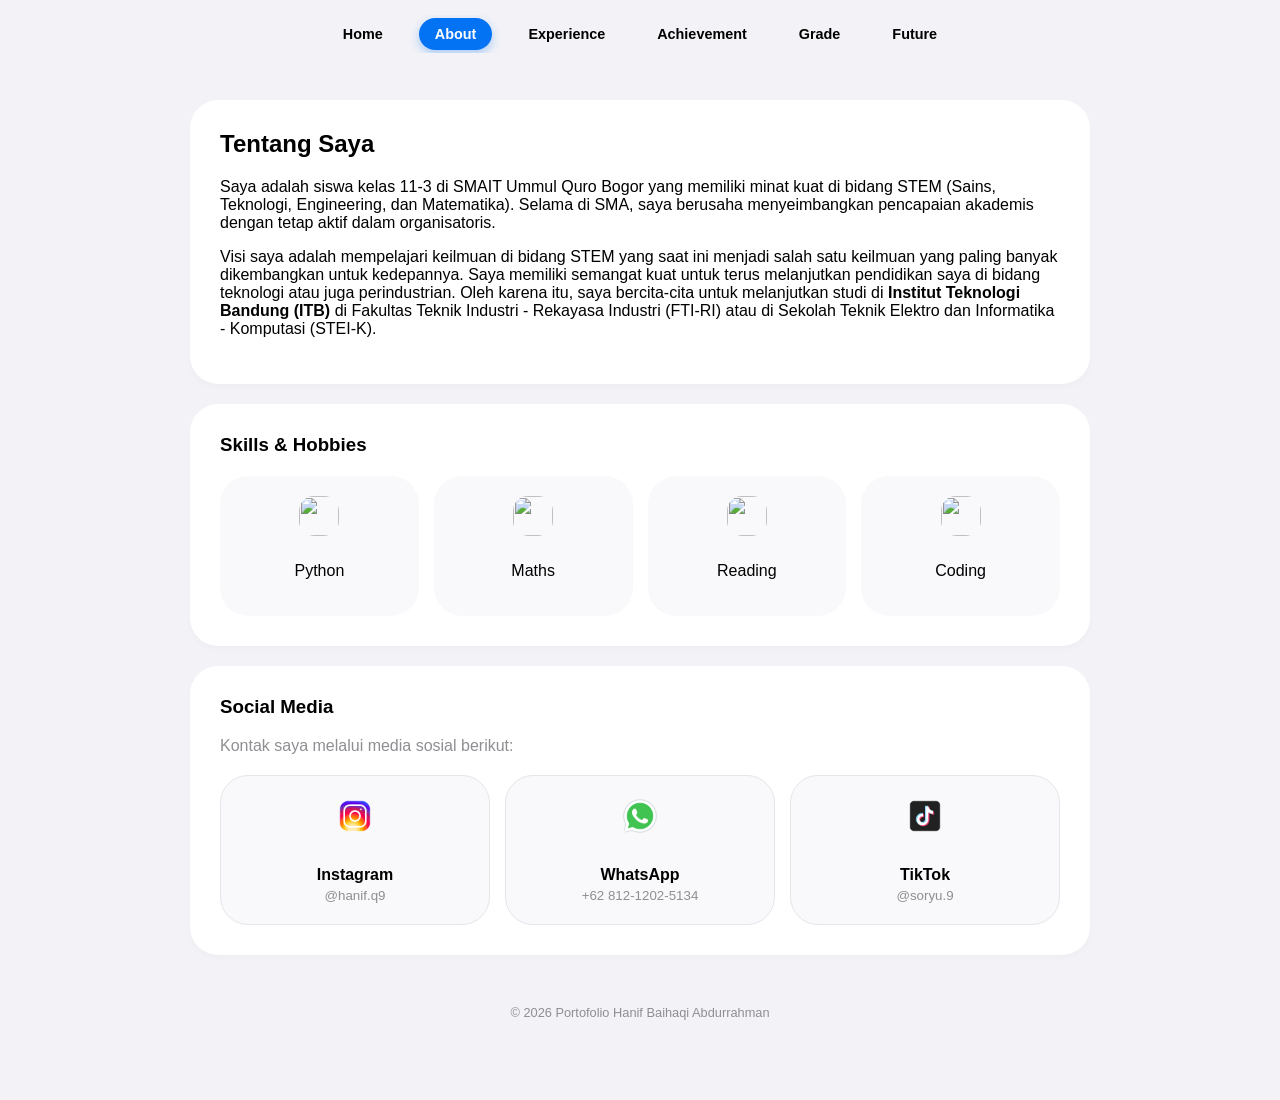
==== about.html @ 1c6266f0 "Add files via upload" ====
<!DOCTYPE html>
<html lang="id">
<head>
    <meta charset="UTF-8">
    <meta name="viewport" content="width=device-width, initial-scale=1.0">
    <title>About Me</title>
    <link rel="stylesheet" href="style.css">
    <meta name="theme-color" content="#f2f2f7">
    <meta name="mobile-web-app-capable" content="yes">
    <meta name="apple-mobile-web-app-status-bar-style" content="default">
</head>
<body>
    <nav class="navbar">
    <ul>
        <li><a href="index.html">Home</a></li>
        <li><a href="about.html" class="active">About</a></li>
        <li><a href="experience.html">Experience</a></li>
        <li><a href="achievement.html">Achievement</a></li>
        <li><a href="grade.html">Grade</a></li>
        <li><a href="future-plan.html">Future</a></li>
    </ul>
    </nav>

    <div class="container">
        <div class="card">
            <h2>Tentang Saya</h2>
            <p>Saya adalah siswa kelas 11-3 di SMAIT Ummul Quro Bogor yang memiliki minat kuat di bidang STEM (Sains, Teknologi, Engineering, dan Matematika). Selama di SMA, saya berusaha menyeimbangkan pencapaian akademis dengan tetap aktif dalam organisatoris.</p>
            <p>Visi saya adalah mempelajari keilmuan di bidang STEM yang saat ini menjadi salah satu keilmuan yang paling banyak dikembangkan untuk kedepannya. Saya memiliki semangat kuat untuk terus melanjutkan pendidikan saya di bidang teknologi atau juga perindustrian. Oleh karena itu, saya bercita-cita untuk melanjutkan studi di <strong>Institut Teknologi Bandung (ITB)</strong> di Fakultas Teknik Industri - Rekayasa Industri (FTI-RI) atau di Sekolah Teknik Elektro dan Informatika - Komputasi (STEI-K).</p>
        </div>

        <div class="card">
            <h3>Skills & Hobbies</h3>
            <div class="grid-container">
                <div class="icon-box"><img src="https://cdn-icons-png.flaticon.com/512/5968/5968350.png"><p>Python</p></div>
                <div class="icon-box"><img src="https://cdn-icons-png.flaticon.com/512/2643/2643338.png"><p>Maths</p></div>
                <div class="icon-box"><img src="https://cdn-icons-png.flaticon.com/512/3389/3389081.png"><p>Reading</p></div>
                <div class="icon-box"><img src="https://cdn-icons-png.flaticon.com/512/1005/1005141.png"><p>Coding</p></div>
            </div>
        </div>

        <div class="card">
            <h3>Social Media</h3>
            <p style="color: var(--one-ui-secondary); margin-bottom: 20px;">Kontak saya melalui media sosial berikut:</p>
            
            <div class="grid-container" style="grid-template-columns: repeat(auto-fit, minmax(150px, 1fr));">
                
                <a href="https://www.instagram.com/hanif.q9/" target="_blank" style="text-decoration: none; color: inherit;">
                    <div class="icon-box" style="border: 1px solid #e5e5ea;">
                        <img src="icon-instagram.png" alt="Instagram Icon">
                        <p style="font-weight: 600; margin-bottom: 2px;">Instagram</p>
                        <small style="color: var(--one-ui-secondary);">@hanif.q9</small>
                    </div>
                </a>

                <a href="https://wa.me/6281212025134" target="_blank" style="text-decoration: none; color: inherit;">
                    <div class="icon-box" style="border: 1px solid #e5e5ea;">
                        <img src="icon-whatsapp.png" alt="WhatsApp Icon">
                        <p style="font-weight: 600; margin-bottom: 2px;">WhatsApp</p>
                        <small style="color: var(--one-ui-secondary);">+62 812-1202-5134</small>
                    </div>
                </a>

                <a href="https://www.tiktok.com/@soryu.9" target="_blank" style="text-decoration: none; color: inherit;">
                    <div class="icon-box" style="border: 1px solid #e5e5ea;">
                        <img src="icon-tiktok.png" alt="TikTok Icon">
                        <p style="font-weight: 600; margin-bottom: 2px;">TikTok</p>
                        <small style="color: var(--one-ui-secondary);">@soryu.9</small>
                    </div>
                </a>

            </div>
        </div>
    </div>

    <footer style="text-align: center; padding: 30px; color: var(--one-ui-secondary); font-size: 0.8rem;">
        &copy; 2026 Portofolio Hanif Baihaqi Abdurrahman
    </footer>
</body>
</html>
---- style.css ----
:root {
    --one-ui-bg: #f2f2f7;
    --one-ui-card: #ffffff;
    --one-ui-primary: #0373f3;
    --one-ui-text: #000000;
    --one-ui-secondary: #8e8e93;
    --radius: 28px; /*One UI Samsung*/
}

html {
    scroll-behavior: smooth;
}

body {
    font-family: 'Segoe UI', Roboto, Helvetica, Arial, sans-serif;
    background-color: var(--one-ui-bg);
    color: var(--one-ui-text);
    margin: 0;
    padding-bottom: 50px;
    overflow-x: hidden;
    width: 100%;
}

/* Navbar yang lebih modern */
.navbar {
    background: rgba(242, 242, 247, 0.8);
    backdrop-filter: blur(20px);
    position: fixed;
    top: 0;
    width: 100%;
    z-index: 1000;
    padding: 15px 0;
}

.navbar ul {
    list-style: none;
    display: flex;
    justify-content: center; /* Tetap center di laptop */
    gap: 20px;
    margin: 0;
    padding: 0;
    /* Tambahkan ini untuk kenyamanan di Android */
    overflow-x: auto; 
    white-space: nowrap;
    -webkit-overflow-scrolling: touch;
    padding: 10px 20px; /* Tambah padding agar area sentuh luas */
}

/* Sembunyikan scrollbar yang mengganggu estetika */
.navbar ul::-webkit-scrollbar {
    display: none;
}

.navbar a {
    text-decoration: none;
    color: var(--one-ui-text);
    font-weight: 600;
    font-size: 0.9rem;
    padding: 8px 16px;
    border-radius: 20px;
    transition: 0.3s;
}

.navbar a:hover {
    background: rgba(0, 0, 0, 0.05);
}

/* Khusus container & cards */
.container {
    max-width: 900px;
    margin: 100px auto 20px auto;
    padding: 0 20px;
}

.card {
    background: var(--one-ui-card);
    border-radius: var(--radius);
    padding: 30px;
    margin-bottom: 20px;
    box-shadow: 0 4px 6px rgba(0,0,0,0.02);
}

h1, h2, h3 {
    font-weight: 700;
    margin-top: 0;
}

.profile-img {
    width: 150px;
    height: 150px;
    border-radius: 50%;
    object-fit: cover;
    margin-bottom: 20px;
}

/* Grid khusus skill & hobi */
.grid-container {
    display: grid;
    grid-template-columns: repeat(auto-fit, minmax(100px, 1fr));
    gap: 15px;
    margin-top: 20px;
}

.icon-box {
    background: #f9f9fb;
    padding: 20px;
    border-radius: var(--radius);
    text-align: center;
    transition: transform 0.2s;
}

.icon-box:hover {
    transform: scale(1.05);
}

.icon-box img {
    width: 40px;
    height: 40px;
    margin-bottom: 10px;
}

/* Buat tombol */
.btn-group {
    display: flex;
    flex-wrap: wrap;
    gap: 10px;
}

.btn {
    background: var(--one-ui-primary);
    color: white;
    padding: 12px 24px;
    border-radius: 25px;
    text-decoration: none;
    font-weight: 600;
    display: inline-block;
    border: none;
}

.btn:active, .icon-box:active {
    transform: scale(0.95);
    transition: transform 0.1s;
}

.btn-secondary {
    background: #e5e5ea;
    color: #000;
}

/* Style buat list */
ul.custom-list {
    padding-left: 20px;
}

ul.custom-list li {
    margin-bottom: 10px;
    color: #3a3a3c;
}

/* Style buat highlight navbar aktif*/
.navbar a.active {
    background: var(--one-ui-primary);
    color: white;
    box-shadow: 0 4px 10px rgba(3, 115, 243, 0.3);
}

* {
    -webkit-tap-highlight-color: transparent; /* Hapus kotak biru saat klik di HP */
    user-select: none; /* Mencegah teks terpilih secara tidak sengaja */
}

/* Tapi izinkan teks di dalam card tetap bisa dipilih agar user bisa copy kontak */
.card p, .card h1, .card h2, .card h3 {
    user-select: text;
}

img {
    max-width: 100%;
    height: auto;
    border-radius: 15px; /* Biar tetap senada dengan tema One UI */
}

/* --- RESPONSIVE MOBILE SETTINGS --- */
@media (max-width: 600px) {
    .container {
        margin-top: 80px; /* Lebih naik dikit di HP */
        padding: 0 15px; /* Biar card tidak nempel ke pinggir layar HP */
    }

    .report-grid {
        grid-template-columns: repeat(2, 1fr); /* Di HP, rapot berjejer ke bawah saja biar jelas */
    }

    .hero h1 {
        font-size: 1.8rem; /* Perkecil font judul di HP agar tidak pecah baris */
    }

    .navbar ul {
        justify-content: flex-start; /* Di HP harus start supaya bisa di-scroll ke kanan */
        padding-left: 20px;
        padding-right: 20px;
    }
}
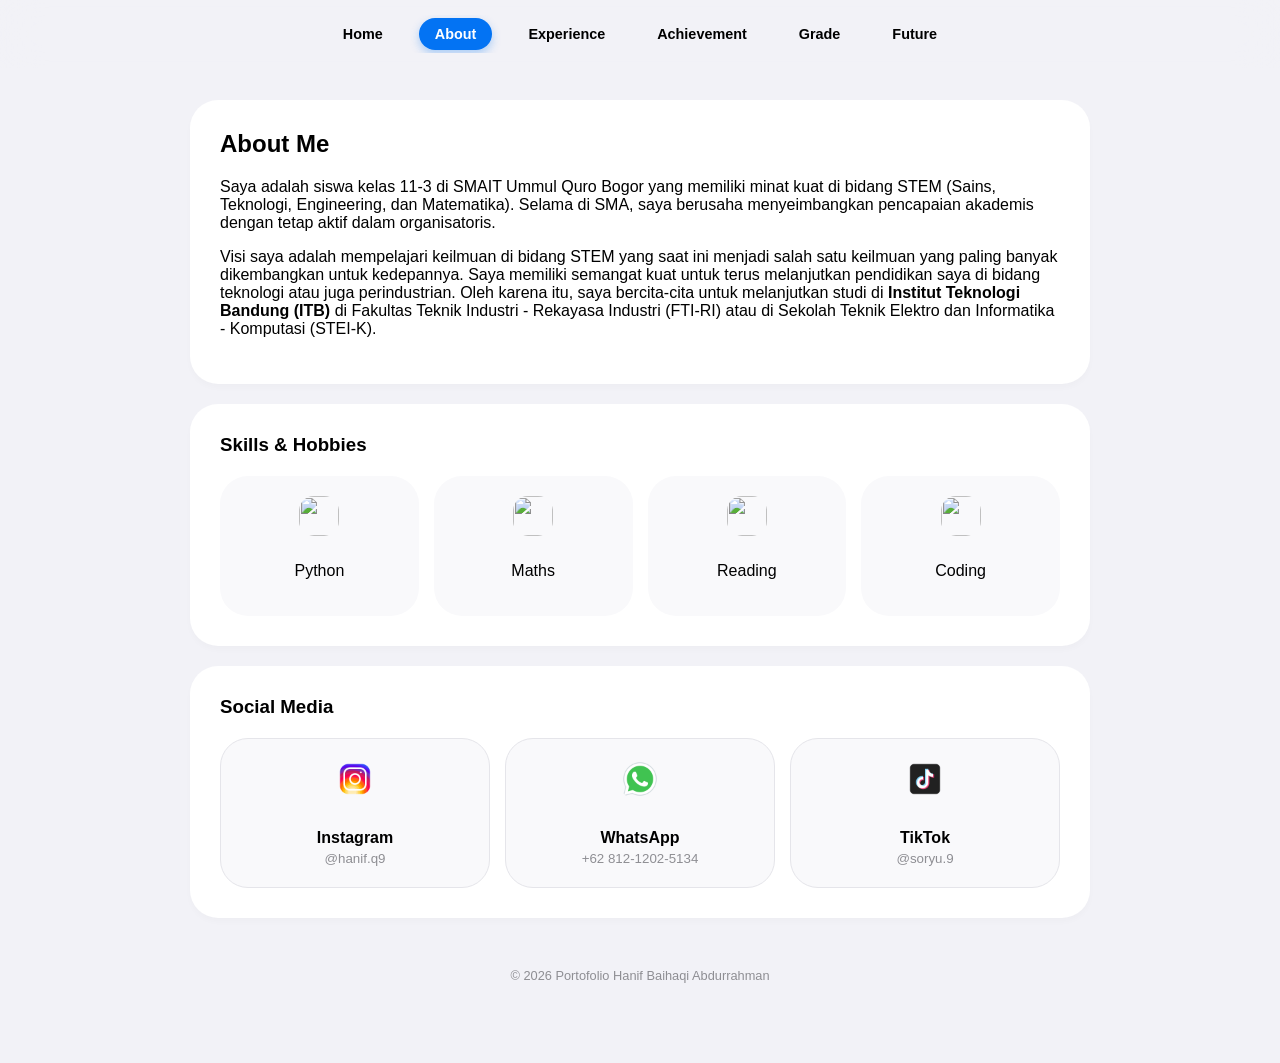
==== commit e55ca84d: "reset" ====
--- a/about.html
+++ b/about.html
@@ -23,7 +23,7 @@
 
     <div class="container">
         <div class="card">
-            <h2>Tentang Saya</h2>
+            <h2>About Me</h2>
             <p>Saya adalah siswa kelas 11-3 di SMAIT Ummul Quro Bogor yang memiliki minat kuat di bidang STEM (Sains, Teknologi, Engineering, dan Matematika). Selama di SMA, saya berusaha menyeimbangkan pencapaian akademis dengan tetap aktif dalam organisatoris.</p>
             <p>Visi saya adalah mempelajari keilmuan di bidang STEM yang saat ini menjadi salah satu keilmuan yang paling banyak dikembangkan untuk kedepannya. Saya memiliki semangat kuat untuk terus melanjutkan pendidikan saya di bidang teknologi atau juga perindustrian. Oleh karena itu, saya bercita-cita untuk melanjutkan studi di <strong>Institut Teknologi Bandung (ITB)</strong> di Fakultas Teknik Industri - Rekayasa Industri (FTI-RI) atau di Sekolah Teknik Elektro dan Informatika - Komputasi (STEI-K).</p>
         </div>
@@ -40,9 +40,7 @@
 
         <div class="card">
             <h3>Social Media</h3>
-            <p style="color: var(--one-ui-secondary); margin-bottom: 20px;">Kontak saya melalui media sosial berikut:</p>
-            
-            <div class="grid-container" style="grid-template-columns: repeat(auto-fit, minmax(150px, 1fr));">
+            <div class="grid-container"z>
                 
                 <a href="https://www.instagram.com/hanif.q9/" target="_blank" style="text-decoration: none; color: inherit;">
                     <div class="icon-box" style="border: 1px solid #e5e5ea;">
--- a/style.css
+++ b/style.css
@@ -182,21 +182,46 @@
 
 /* --- RESPONSIVE MOBILE SETTINGS --- */
 @media (max-width: 600px) {
+    * {
+        box-sizing: border-box; /* Memastikan padding tidak menambah lebar elemen */
+    }
+
     .container {
-        margin-top: 80px; /* Lebih naik dikit di HP */
-        padding: 0 15px; /* Biar card tidak nempel ke pinggir layar HP */
+        margin-top: 80px; 
+        padding: 0 15px;
+        width: 100%;
+        overflow-x: hidden; /* Tambahan agar container tidak meluber */
+    }
+
+    /* Memperbaiki Grid Ikon/Box yang error di screenshot */
+    .grid-container {
+        grid-template-columns: 1fr !important; /* Paksa jadi 1 kolom agar tidak sempit */
+        gap: 12px;
+    }
+
+    /* Memperbaiki Galeri Dokumentasi di Experience */
+    .doc-grid {
+        grid-template-columns: repeat(2, 1fr) !important; /* Maksimal 2 kolom di HP */
+        gap: 8px;
+    }
+
+    /* Menghapus paksaan lebar dari inline style HTML */
+    .icon-box {
+        grid-column: span 1 !important; 
+        width: 100% !important;
+        text-align: left; /* Opsional: lebih rapi di HP kalau rata kiri */
     }
 
     .report-grid {
-        grid-template-columns: repeat(2, 1fr); /* Di HP, rapot berjejer ke bawah saja biar jelas */
+        grid-template-columns: repeat(2, 1fr); 
     }
 
     .hero h1 {
-        font-size: 1.8rem; /* Perkecil font judul di HP agar tidak pecah baris */
+        font-size: 1.8rem;
     }
 
     .navbar ul {
-        justify-content: flex-start; /* Di HP harus start supaya bisa di-scroll ke kanan */
+        justify-content: flex-start;
         padding-left: 20px;
         padding-right: 20px;
     }
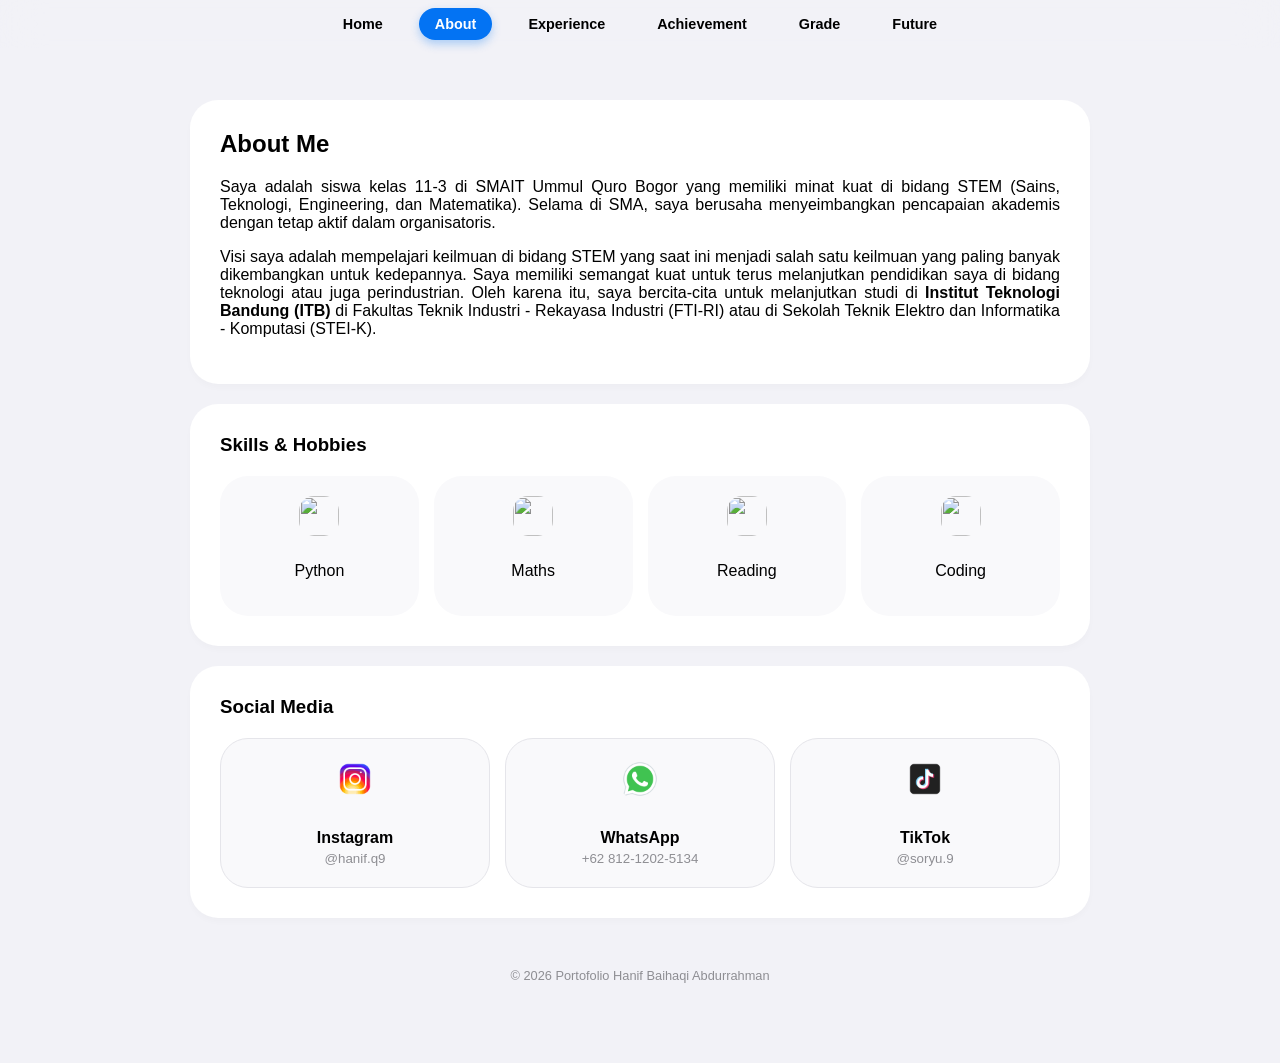
==== commit 3baec93b: "overall commit" ====
--- a/about.html
+++ b/about.html
@@ -3,7 +3,7 @@
 <head>
     <meta charset="UTF-8">
     <meta name="viewport" content="width=device-width, initial-scale=1.0">
-    <title>About Me</title>
+    <title>About - Portfolio</title>
     <link rel="stylesheet" href="style.css">
     <meta name="theme-color" content="#f2f2f7">
     <meta name="mobile-web-app-capable" content="yes">
@@ -24,17 +24,17 @@
     <div class="container">
         <div class="card">
             <h2>About Me</h2>
-            <p>Saya adalah siswa kelas 11-3 di SMAIT Ummul Quro Bogor yang memiliki minat kuat di bidang STEM (Sains, Teknologi, Engineering, dan Matematika). Selama di SMA, saya berusaha menyeimbangkan pencapaian akademis dengan tetap aktif dalam organisatoris.</p>
-            <p>Visi saya adalah mempelajari keilmuan di bidang STEM yang saat ini menjadi salah satu keilmuan yang paling banyak dikembangkan untuk kedepannya. Saya memiliki semangat kuat untuk terus melanjutkan pendidikan saya di bidang teknologi atau juga perindustrian. Oleh karena itu, saya bercita-cita untuk melanjutkan studi di <strong>Institut Teknologi Bandung (ITB)</strong> di Fakultas Teknik Industri - Rekayasa Industri (FTI-RI) atau di Sekolah Teknik Elektro dan Informatika - Komputasi (STEI-K).</p>
+            <p style="text-align: justify;">Saya adalah siswa kelas 11-3 di SMAIT Ummul Quro Bogor yang memiliki minat kuat di bidang STEM (Sains, Teknologi, Engineering, dan Matematika). Selama di SMA, saya berusaha menyeimbangkan pencapaian akademis dengan tetap aktif dalam organisatoris.</p>
+            <p style="text-align: justify;">Visi saya adalah mempelajari keilmuan di bidang STEM yang saat ini menjadi salah satu keilmuan yang paling banyak dikembangkan untuk kedepannya. Saya memiliki semangat kuat untuk terus melanjutkan pendidikan saya di bidang teknologi atau juga perindustrian. Oleh karena itu, saya bercita-cita untuk melanjutkan studi di <strong>Institut Teknologi Bandung (ITB)</strong> di Fakultas Teknik Industri - Rekayasa Industri (FTI-RI) atau di Sekolah Teknik Elektro dan Informatika - Komputasi (STEI-K).</p>
         </div>
 
         <div class="card">
             <h3>Skills & Hobbies</h3>
             <div class="grid-container">
-                <div class="icon-box"><img src="https://cdn-icons-png.flaticon.com/512/5968/5968350.png"><p>Python</p></div>
-                <div class="icon-box"><img src="https://cdn-icons-png.flaticon.com/512/2643/2643338.png"><p>Maths</p></div>
-                <div class="icon-box"><img src="https://cdn-icons-png.flaticon.com/512/3389/3389081.png"><p>Reading</p></div>
-                <div class="icon-box"><img src="https://cdn-icons-png.flaticon.com/512/1005/1005141.png"><p>Coding</p></div>
+                <div class="icon-box";><img src="https://cdn-icons-png.flaticon.com/512/5968/5968350.png"><p>Python</p></div>
+                <div class="icon-box";><img src="https://cdn-icons-png.flaticon.com/512/2643/2643338.png"><p>Maths</p></div>
+                <div class="icon-box";><img src="https://cdn-icons-png.flaticon.com/512/3389/3389081.png"><p>Reading</p></div>
+                <div class="icon-box";><img src="https://cdn-icons-png.flaticon.com/512/1005/1005141.png"><p>Coding</p></div>
             </div>
         </div>
 
@@ -43,7 +43,7 @@
             <div class="grid-container"z>
                 
                 <a href="https://www.instagram.com/hanif.q9/" target="_blank" style="text-decoration: none; color: inherit;">
-                    <div class="icon-box" style="border: 1px solid #e5e5ea;">
+                    <div class="icon-box-btn" style="border: 1px solid #e5e5ea;">
                         <img src="icon-instagram.png" alt="Instagram Icon">
                         <p style="font-weight: 600; margin-bottom: 2px;">Instagram</p>
                         <small style="color: var(--one-ui-secondary);">@hanif.q9</small>
@@ -51,7 +51,7 @@
                 </a>
 
                 <a href="https://wa.me/6281212025134" target="_blank" style="text-decoration: none; color: inherit;">
-                    <div class="icon-box" style="border: 1px solid #e5e5ea;">
+                    <div class="icon-box-btn" style="border: 1px solid #e5e5ea;">
                         <img src="icon-whatsapp.png" alt="WhatsApp Icon">
                         <p style="font-weight: 600; margin-bottom: 2px;">WhatsApp</p>
                         <small style="color: var(--one-ui-secondary);">+62 812-1202-5134</small>
@@ -59,7 +59,7 @@
                 </a>
 
                 <a href="https://www.tiktok.com/@soryu.9" target="_blank" style="text-decoration: none; color: inherit;">
-                    <div class="icon-box" style="border: 1px solid #e5e5ea;">
+                    <div class="icon-box-btn" style="border: 1px solid #e5e5ea;">
                         <img src="icon-tiktok.png" alt="TikTok Icon">
                         <p style="font-weight: 600; margin-bottom: 2px;">TikTok</p>
                         <small style="color: var(--one-ui-secondary);">@soryu.9</small>
--- a/style.css
+++ b/style.css
@@ -4,7 +4,7 @@
     --one-ui-primary: #0373f3;
     --one-ui-text: #000000;
     --one-ui-secondary: #8e8e93;
-    --radius: 28px; /*One UI Samsung*/
+    --radius: 28px; /*Style One UI Samsung*/
 }
 
 html {
@@ -21,7 +21,11 @@
     width: 100%;
 }
 
-/* Navbar yang lebih modern */
+body::-webkit-scrollbar {
+    display: none;
+}
+
+/* Navbar modern */
 .navbar {
     background: rgba(242, 242, 247, 0.8);
     backdrop-filter: blur(20px);
@@ -39,16 +43,6 @@
     gap: 20px;
     margin: 0;
     padding: 0;
-    /* Tambahkan ini untuk kenyamanan di Android */
-    overflow-x: auto; 
-    white-space: nowrap;
-    -webkit-overflow-scrolling: touch;
-    padding: 10px 20px; /* Tambah padding agar area sentuh luas */
-}
-
-/* Sembunyikan scrollbar yang mengganggu estetika */
-.navbar ul::-webkit-scrollbar {
-    display: none;
 }
 
 .navbar a {
@@ -114,6 +108,25 @@
 }
 
 .icon-box img {
+    width: 40px;
+    height: 40px;
+    margin-bottom: 10px;
+}
+
+.icon-box-btn {
+    background: #f9f9fb;
+    padding: 20px;
+    border-radius: var(--radius);
+    text-align: center;
+    transition: transform 0.2s, box-shadow 0.15s ease-in-out;
+}
+
+.icon-box-btn:hover {
+    transform: scale(1.05);
+    box-shadow: 0 6px 16px rgba(3, 115, 243, 0.3);
+}
+
+.icon-box-btn img {
     width: 40px;
     height: 40px;
     margin-bottom: 10px;
@@ -135,6 +148,12 @@
     font-weight: 600;
     display: inline-block;
     border: none;
+    transition: transform 0.2s ease, box-shadow 0.2s ease;
+}
+
+.btn:hover {
+    transform: scale(1.08);
+    box-shadow: 0 6px 16px rgba(3, 115, 243, 0.3);
 }
 
 .btn:active, .icon-box:active {
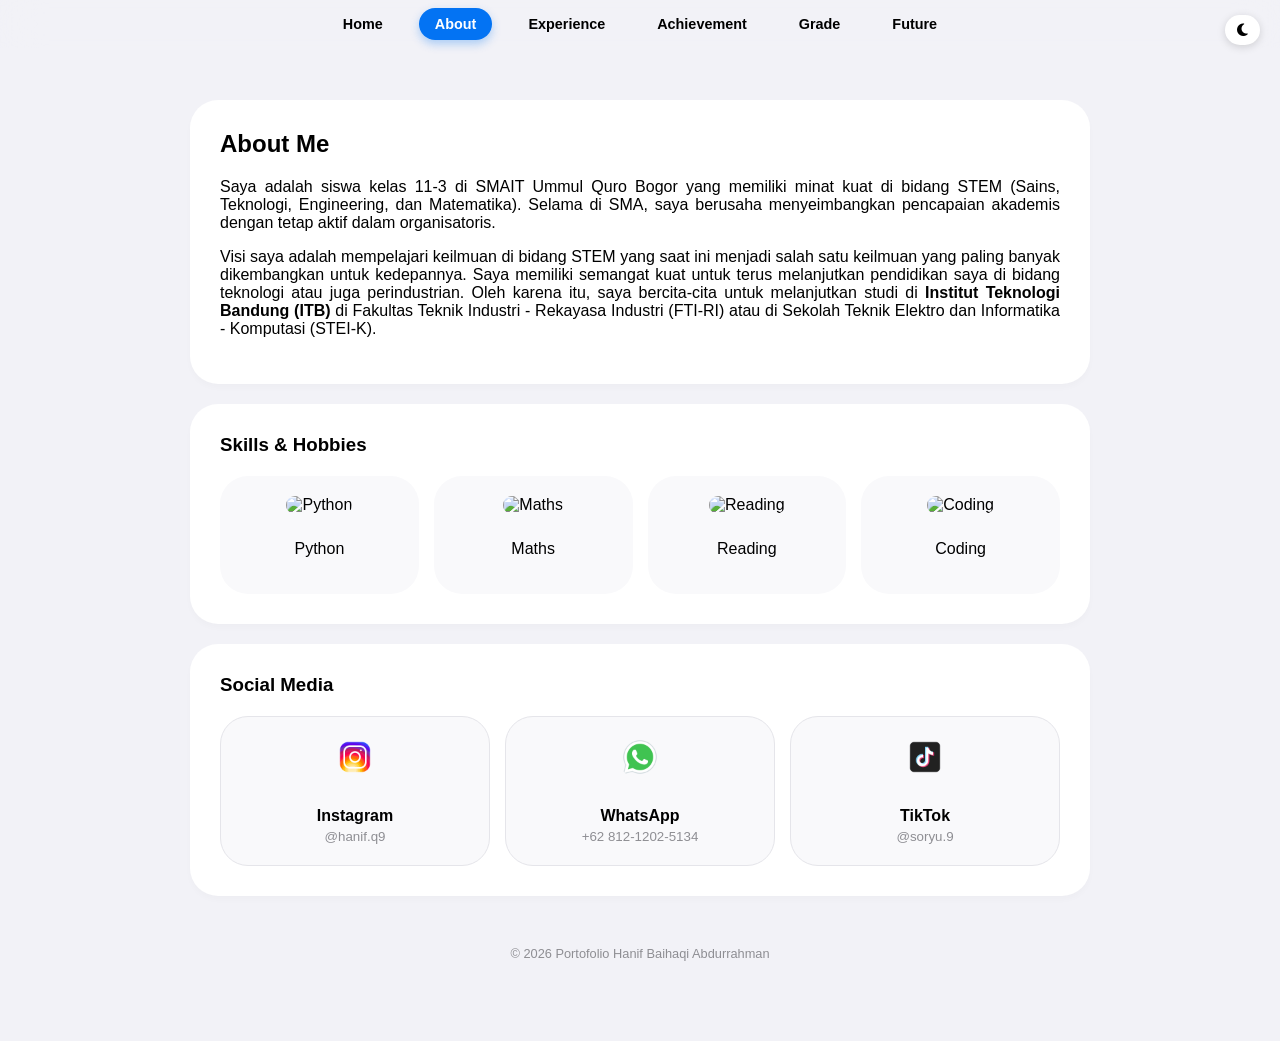
==== commit c763b5ea: "dark mode commit" ====
--- a/about.html
+++ b/about.html
@@ -5,11 +5,20 @@
     <meta name="viewport" content="width=device-width, initial-scale=1.0">
     <title>About - Portfolio</title>
     <link rel="stylesheet" href="style.css">
+    <link rel="stylesheet" href="https://cdnjs.cloudflare.com/ajax/libs/font-awesome/6.4.0/css/all.min.css">
     <meta name="theme-color" content="#f2f2f7">
     <meta name="mobile-web-app-capable" content="yes">
     <meta name="apple-mobile-web-app-status-bar-style" content="default">
+    <script>
+        if (localStorage.getItem('nightMode') === 'enabled') document.documentElement.classList.add('night-mode');
+    </script>
 </head>
 <body>
+    <button class="theme-toggle" onclick="toggleNightMode()" title="Toggle Night Mode">
+        <i class="fas fa-moon icon-moon"></i>
+        <i class="fas fa-sun icon-sun"></i>
+    </button>
+
     <nav class="navbar">
     <ul>
         <li><a href="index.html">Home</a></li>
@@ -31,16 +40,16 @@
         <div class="card">
             <h3>Skills & Hobbies</h3>
             <div class="grid-container">
-                <div class="icon-box";><img src="https://cdn-icons-png.flaticon.com/512/5968/5968350.png"><p>Python</p></div>
-                <div class="icon-box";><img src="https://cdn-icons-png.flaticon.com/512/2643/2643338.png"><p>Maths</p></div>
-                <div class="icon-box";><img src="https://cdn-icons-png.flaticon.com/512/3389/3389081.png"><p>Reading</p></div>
-                <div class="icon-box";><img src="https://cdn-icons-png.flaticon.com/512/1005/1005141.png"><p>Coding</p></div>
+                <div class="icon-box"><img src="https://cdn-icons-png.flaticon.com/512/5968/5968350.png" alt="Python" loading="lazy"><p>Python</p></div>
+                <div class="icon-box"><img src="https://cdn-icons-png.flaticon.com/512/2643/2643338.png" alt="Maths" loading="lazy"><p>Maths</p></div>
+                <div class="icon-box"><img src="https://cdn-icons-png.flaticon.com/512/3389/3389081.png" alt="Reading" loading="lazy"><p>Reading</p></div>
+                <div class="icon-box"><img src="https://cdn-icons-png.flaticon.com/512/1005/1005141.png" alt="Coding" loading="lazy"><p>Coding</p></div>
             </div>
         </div>
 
         <div class="card">
             <h3>Social Media</h3>
-            <div class="grid-container"z>
+            <div class="grid-container">
                 
                 <a href="https://www.instagram.com/hanif.q9/" target="_blank" style="text-decoration: none; color: inherit;">
                     <div class="icon-box-btn" style="border: 1px solid #e5e5ea;">
@@ -70,8 +79,10 @@
         </div>
     </div>
 
-    <footer style="text-align: center; padding: 30px; color: var(--one-ui-secondary); font-size: 0.8rem;">
+<footer style="text-align: center; padding: 30px; color: var(--one-ui-secondary); font-size: 0.8rem;">
         &copy; 2026 Portofolio Hanif Baihaqi Abdurrahman
     </footer>
+
+    <script src="script.js"></script>
 </body>
-</html>+</html>
--- a/style.css
+++ b/style.css
@@ -5,6 +5,146 @@
     --one-ui-text: #000000;
     --one-ui-secondary: #8e8e93;
     --radius: 28px; /*Style One UI Samsung*/
+}
+
+/* Night / Discord Mode */
+.night-mode {
+    --one-ui-bg: #36393f;
+    --one-ui-card: #2f3136;
+    --one-ui-primary: #5865F2;
+    --one-ui-text: #dcddde;
+    --one-ui-secondary: #b9bbbe;
+    --icon-box-bg: #40444b;
+    background-color: var(--one-ui-bg);
+    color: var(--one-ui-text);
+}
+
+.night-mode .navbar {
+    background: rgba(54, 57, 63, 0.85);
+}
+
+.night-mode .navbar a:hover {
+    background: rgba(255, 255, 255, 0.1);
+}
+
+.night-mode .btn-secondary {
+    background: #4f545c;
+    color: #dcddde;
+}
+
+.night-mode .icon-box {
+    background: #40444b;
+    border: 1px solid #4f545c !important;
+}
+
+.night-mode .icon-box-btn {
+    background: #40444b;
+    border: 1px solid #4f545c !important;
+}
+
+.night-mode .status-badge {
+    background: #4f545c;
+    color: #b9bbbe;
+}
+
+.night-mode .badge-title {
+    background: #5865F2;
+}
+
+.night-mode .report-item img {
+    border-color: #4f545c !important;
+    background: #ffffff !important;
+}
+
+.night-mode .report-item:has(img) {
+    background: transparent !important;
+}
+
+.night-mode .report-item:not(:has(img)) {
+    background: #40444b !important;
+    color: #dcddde !important;
+}
+
+.night-mode .card[style*="background: #f8f9ff"],
+.night-mode [style*="background: #f8f9ff"].card {
+    background: #2f3136 !important;
+}
+
+.night-mode ul.custom-list li {
+    color: #dcddde;
+}
+
+/* Night mode text adjustments */
+.night-mode h1, 
+.night-mode h2, 
+.night-mode h3, 
+.night-mode h4 {
+    color: #ffffff;
+}
+
+.night-mode .card p,
+.night-mode p {
+    color: #dcddde !important;
+}
+
+.night-mode .icon-box p,
+.night-mode .icon-box-btn p {
+    color: #dcddde;
+}
+
+.night-mode small {
+    color: #b9bbbe;
+}
+/* Night Mode Toggle Switch */
+.theme-toggle {
+    position: fixed;
+    top: 15px;
+    right: 20px;
+    z-index: 1001;
+    background: var(--one-ui-card);
+    border: none;
+    border-radius: 20px;
+    padding: 8px 12px;
+    cursor: pointer;
+    font-size: 1.1rem;
+    box-shadow: 0 2px 8px rgba(0, 0, 0, 0.15);
+    display: flex;
+    align-items: center;
+    gap: 6px;
+    transition: transform 0.2s ease, background-color 0.3s ease;
+}
+
+.theme-toggle:hover {
+    transform: scale(1.05);
+}
+
+.theme-toggle:active {
+    transform: scale(0.95);
+}
+
+.night-mode .theme-toggle {
+    background: #4f545c;
+}
+
+.theme-toggle .icon-sun,
+.theme-toggle .icon-moon {
+    font-size: 0.9rem;
+}
+
+.night-mode .theme-toggle .icon-sun {
+    display: inline;
+}
+
+.night-mode .theme-toggle .icon-moon {
+    display: none;
+}
+
+:not(.night-mode) .theme-toggle .icon-sun {
+    display: none;
+}
+
+:not(.night-mode) .theme-toggle .icon-moon {
+    display: inline;
 }
 
 html {
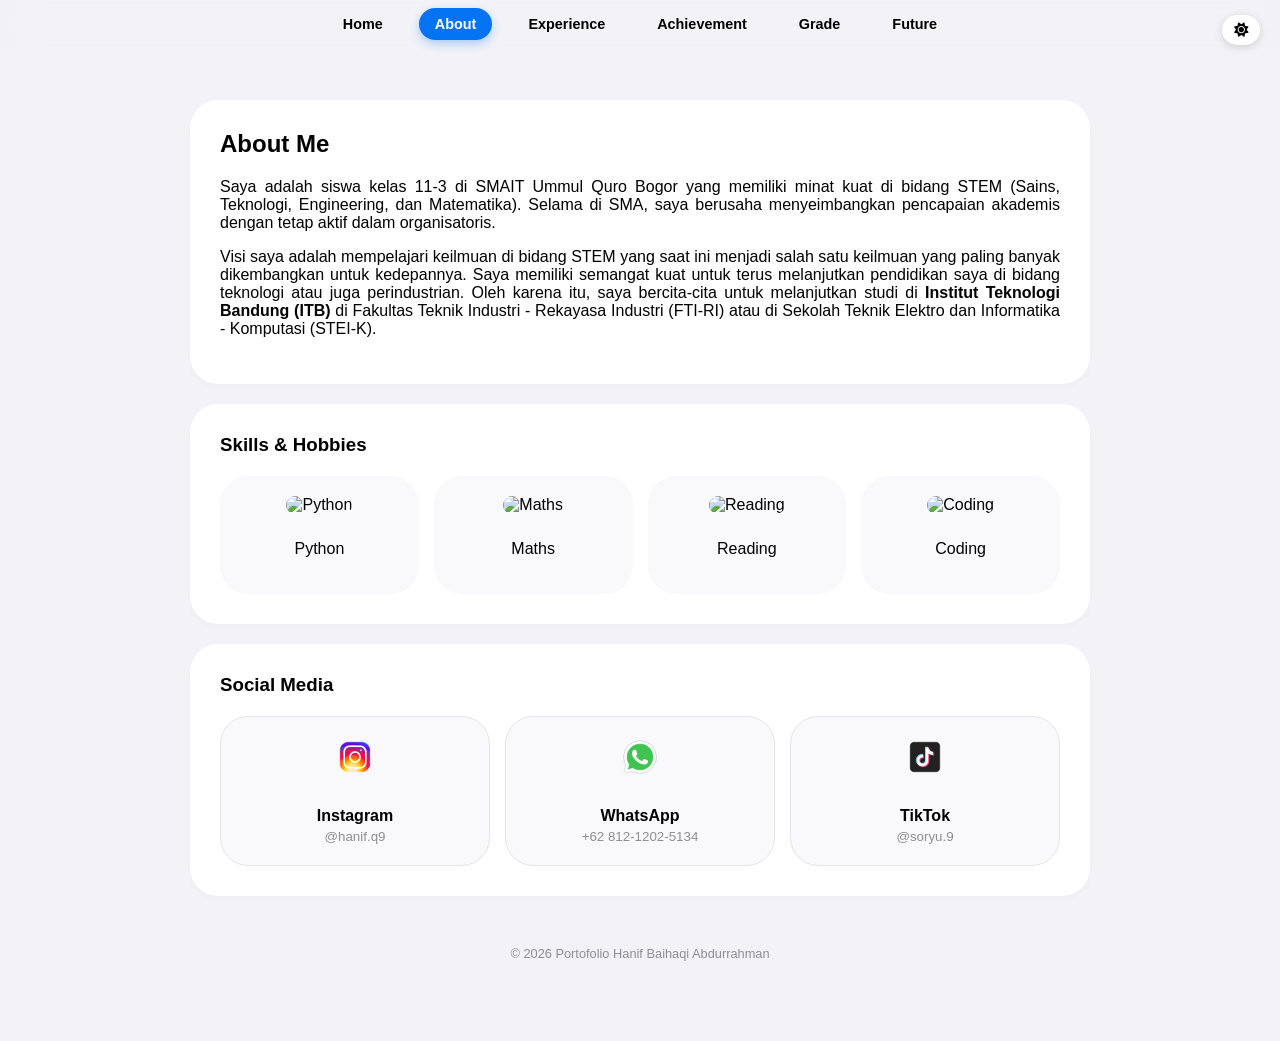
==== commit dec30fc8: "mobile adjustment" ====
--- a/about.html
+++ b/about.html
@@ -5,6 +5,7 @@
     <meta name="viewport" content="width=device-width, initial-scale=1.0">
     <title>About - Portfolio</title>
     <link rel="stylesheet" href="style.css">
+    <link rel="stylesheet" href="style-mobile.css" media="(max-width: 600px)">
     <link rel="stylesheet" href="https://cdnjs.cloudflare.com/ajax/libs/font-awesome/6.4.0/css/all.min.css">
     <meta name="theme-color" content="#f2f2f7">
     <meta name="mobile-web-app-capable" content="yes">
--- a/style.css
+++ b/style.css
@@ -1,13 +1,15 @@
 :root {
+    /* Variabel warna utama untuk Light Mode */
     --one-ui-bg: #f2f2f7;
     --one-ui-card: #ffffff;
     --one-ui-primary: #0373f3;
     --one-ui-text: #000000;
     --one-ui-secondary: #8e8e93;
+    --icon-box-bg: #f9f9fb;
     --radius: 28px; /*Style One UI Samsung*/
 }
 
-/* Night / Discord Mode */
+/* Override warna untuk Night / Discord Mode */
 .night-mode {
     --one-ui-bg: #36393f;
     --one-ui-card: #2f3136;
@@ -19,26 +21,29 @@
     color: var(--one-ui-text);
 }
 
+/* Transparansi Navbar pada Mode Malam */
 .night-mode .navbar {
     background: rgba(54, 57, 63, 0.85);
 }
 
+/* Hover link navbar pada Mode Malam */
 .night-mode .navbar a:hover {
     background: rgba(255, 255, 255, 0.1);
 }
 
+/* Tombol sekunder pada Mode Malam */
 .night-mode .btn-secondary {
     background: #4f545c;
     color: #dcddde;
 }
 
 .night-mode .icon-box {
-    background: #40444b;
+    background: var(--icon-box-bg);
     border: 1px solid #4f545c !important;
 }
 
 .night-mode .icon-box-btn {
-    background: #40444b;
+    background: var(--icon-box-bg);
     border: 1px solid #4f545c !important;
 }
 
@@ -47,10 +52,12 @@
     color: #b9bbbe;
 }
 
+/* Badge judul kecil */
 .night-mode .badge-title {
     background: #5865F2;
 }
 
+/* Penyesuaian gambar laporan/sertifikat agar tetap kontras */
 .night-mode .report-item img {
     border-color: #4f545c !important;
     background: #ffffff !important;
@@ -65,16 +72,18 @@
     color: #dcddde !important;
 }
 
+/* Penyesuaian background khusus untuk elemen yang menggunakan inline style biru muda */
 .night-mode .card[style*="background: #f8f9ff"],
 .night-mode [style*="background: #f8f9ff"].card {
     background: #2f3136 !important;
 }
 
+/* List kustom pada Mode Malam */
 .night-mode ul.custom-list li {
     color: #dcddde;
 }
 
-/* Night mode text adjustments */
+/* Penyesuaian warna teks heading agar lebih terang di Mode Malam */
 .night-mode h1, 
 .night-mode h2, 
 .night-mode h3, 
@@ -82,6 +91,7 @@
     color: #ffffff;
 }
 
+/* Warna teks paragraf di Mode Malam */
 .night-mode .card p,
 .night-mode p {
     color: #dcddde !important;
@@ -95,7 +105,8 @@
 .night-mode small {
     color: #b9bbbe;
 }
-/* Night Mode Toggle Switch */
+
+/* Desain Tombol Floating untuk Ganti Tema */
 .theme-toggle {
     position: fixed;
     top: 15px;
@@ -114,6 +125,7 @@
     transition: transform 0.2s ease, background-color 0.3s ease;
 }
 
+/* Efek tekan dan hover pada tombol tema */
 .theme-toggle:hover {
     transform: scale(1.05);
 }
@@ -131,26 +143,26 @@
     font-size: 0.9rem;
 }
 
+/* Logika penggantian icon (Matahari/Bulan) */
+.theme-toggle .icon-sun {
+    display: inline;
+}
+.theme-toggle .icon-moon {
+    display: none;
+}
 .night-mode .theme-toggle .icon-sun {
+    display: none;
+}
+.night-mode .theme-toggle .icon-moon {
     display: inline;
 }
 
-.night-mode .theme-toggle .icon-moon {
-    display: none;
-}
-
-:not(.night-mode) .theme-toggle .icon-sun {
-    display: none;
-}
-
-:not(.night-mode) .theme-toggle .icon-moon {
-    display: inline;
-}
-
+/* Pengaturan scroll halus untuk anchor links */
 html {
     scroll-behavior: smooth;
 }
 
+/* Pengaturan dasar body (Font dan Jarak) */
 body {
     font-family: 'Segoe UI', Roboto, Helvetica, Arial, sans-serif;
     background-color: var(--one-ui-bg);
@@ -161,11 +173,12 @@
     width: 100%;
 }
 
+/* Menyembunyikan scrollbar utama agar tampilan lebih clean */
 body::-webkit-scrollbar {
     display: none;
 }
 
-/* Navbar modern */
+/* Navigasi atas dengan efek blur (Glassmorphism) */
 .navbar {
     background: rgba(242, 242, 247, 0.8);
     backdrop-filter: blur(20px);
@@ -176,15 +189,17 @@
     padding: 15px 0;
 }
 
+/* List di dalam navbar */
 .navbar ul {
     list-style: none;
     display: flex;
-    justify-content: center; /* Tetap center di laptop */
+    justify-content: center;
     gap: 20px;
     margin: 0;
     padding: 0;
 }
 
+/* Link di dalam navbar */
 .navbar a {
     text-decoration: none;
     color: var(--one-ui-text);
@@ -195,17 +210,19 @@
     transition: 0.3s;
 }
 
+/* Efek hover pada menu navbar */
 .navbar a:hover {
     background: rgba(0, 0, 0, 0.05);
 }
 
-/* Khusus container & cards */
+/* Pembungkus konten utama */
 .container {
     max-width: 900px;
     margin: 100px auto 20px auto;
     padding: 0 20px;
 }
 
+/* Desain kartu (Card) ala One UI */
 .card {
     background: var(--one-ui-card);
     border-radius: var(--radius);
@@ -219,6 +236,7 @@
     margin-top: 0;
 }
 
+/* Foto profil bulat */
 .profile-img {
     width: 150px;
     height: 150px;
@@ -227,7 +245,7 @@
     margin-bottom: 20px;
 }
 
-/* Grid khusus skill & hobi */
+/* Sistem grid otomatis untuk bagian Skill & Hobi */
 .grid-container {
     display: grid;
     grid-template-columns: repeat(auto-fit, minmax(100px, 1fr));
@@ -235,8 +253,9 @@
     margin-top: 20px;
 }
 
+/* Kotak ikon skill */
 .icon-box {
-    background: #f9f9fb;
+    background: var(--icon-box-bg);
     padding: 20px;
     border-radius: var(--radius);
     text-align: center;
@@ -253,18 +272,14 @@
     margin-bottom: 10px;
 }
 
+/* Kotak yang berfungsi sebagai tombol (Social Media) */
 .icon-box-btn {
-    background: #f9f9fb;
+    background: var(--icon-box-bg);
     padding: 20px;
     border-radius: var(--radius);
     text-align: center;
     transition: transform 0.2s, box-shadow 0.15s ease-in-out;
-}
-
-.icon-box-btn:hover {
-    transform: scale(1.05);
-    box-shadow: 0 6px 16px rgba(3, 115, 243, 0.3);
-}
+}   
 
 .icon-box-btn img {
     width: 40px;
@@ -272,13 +287,14 @@
     margin-bottom: 10px;
 }
 
-/* Buat tombol */
+/* Pembungkus kumpulan tombol */
 .btn-group {
     display: flex;
     flex-wrap: wrap;
     gap: 10px;
 }
 
+/* Desain Tombol Standar */
 .btn {
     background: var(--one-ui-primary);
     color: white;
@@ -290,45 +306,44 @@
     border: none;
     transition: transform 0.2s ease, box-shadow 0.2s ease;
 }
-
-.btn:hover {
-    transform: scale(1.08);
+.btn:hover, .icon-box-btn:hover {
+    transform: scale(1.05);
     box-shadow: 0 6px 16px rgba(3, 115, 243, 0.3);
 }
-
-.btn:active, .icon-box:active {
+.btn:active, .icon-box-btn:active, .doc-item:active {
     transform: scale(0.95);
     transition: transform 0.1s;
 }
 
+/* Tombol dengan warna abu-abu */
 .btn-secondary {
     background: #e5e5ea;
     color: #000;
 }
 
-/* Style buat list */
+/* List kustom dengan jarak antar item */
 ul.custom-list {
     padding-left: 20px;
 }
-
 ul.custom-list li {
     margin-bottom: 10px;
     color: #3a3a3c;
 }
 
-/* Style buat highlight navbar aktif*/
+/* Highlight untuk halaman yang sedang aktif di Navbar */
 .navbar a.active {
     background: var(--one-ui-primary);
     color: white;
     box-shadow: 0 4px 10px rgba(3, 115, 243, 0.3);
 }
 
+/* Pengaturan interaksi global (Mencegah highlight biru di mobile) */
 * {
-    -webkit-tap-highlight-color: transparent; /* Hapus kotak biru saat klik di HP */
-    user-select: none; /* Mencegah teks terpilih secara tidak sengaja */
-}
-
-/* Tapi izinkan teks di dalam card tetap bisa dipilih agar user bisa copy kontak */
+    -webkit-tap-highlight-color: transparent;
+    user-select: none;
+}
+
+/* Mengizinkan teks penting (kontak/isi) tetap bisa di-copy/pilih */
 .card p, .card h1, .card h2, .card h3 {
     user-select: text;
 }
@@ -336,52 +351,5 @@
 img {
     max-width: 100%;
     height: auto;
-    border-radius: 15px; /* Biar tetap senada dengan tema One UI */
-}
-
-/* --- RESPONSIVE MOBILE SETTINGS --- */
-@media (max-width: 600px) {
-    * {
-        box-sizing: border-box; /* Memastikan padding tidak menambah lebar elemen */
-    }
-
-    .container {
-        margin-top: 80px; 
-        padding: 0 15px;
-        width: 100%;
-        overflow-x: hidden; /* Tambahan agar container tidak meluber */
-    }
-
-    /* Memperbaiki Grid Ikon/Box yang error di screenshot */
-    .grid-container {
-        grid-template-columns: 1fr !important; /* Paksa jadi 1 kolom agar tidak sempit */
-        gap: 12px;
-    }
-
-    /* Memperbaiki Galeri Dokumentasi di Experience */
-    .doc-grid {
-        grid-template-columns: repeat(2, 1fr) !important; /* Maksimal 2 kolom di HP */
-        gap: 8px;
-    }
-
-    /* Menghapus paksaan lebar dari inline style HTML */
-    .icon-box {
-        grid-column: span 1 !important; 
-        width: 100% !important;
-        text-align: left; /* Opsional: lebih rapi di HP kalau rata kiri */
-    }
-
-    .report-grid {
-        grid-template-columns: repeat(2, 1fr); 
-    }
-
-    .hero h1 {
-        font-size: 1.8rem;
-    }
-
-    .navbar ul {
-        justify-content: flex-start;
-        padding-left: 20px;
-        padding-right: 20px;
-    }
-}+    border-radius: 15px;
+}
--- a/style-mobile.css
+++ b/style-mobile.css
@@ -0,0 +1,62 @@
+/* --- PENGATURAN KHUSUS MOBILE --- */
+* {
+    box-sizing: border-box;
+}
+
+.container {
+    margin-top: 80px; 
+    padding: 0 15px;
+    width: 100%;
+    overflow-x: hidden;
+}
+
+/* Grid otomatis yang lebih pas untuk HP */
+.grid-container {
+    display: grid;
+    grid-template-columns: repeat(auto-fit, minmax(140px, 1fr));
+    gap: 15px;
+    margin-top: 20px;
+}
+
+.doc-grid {
+    grid-template-columns: repeat(2, 1fr) !important;
+    gap: 8px;
+}
+
+.icon-box {
+    grid-column: span 1 !important; 
+    width: 100% !important;
+    text-align: center;
+}
+
+.report-grid {
+    grid-template-columns: repeat(2, 1fr); 
+}
+
+.hero h1 {
+    font-size: 1.8rem;
+}
+
+/* Navbar Scroll Horizontal */
+.navbar {
+    padding: 2px 0; /* Mengurangi padding luar agar tinggi navbar tetap proporsional */
+}
+
+.navbar ul {
+    justify-content: flex-start;
+    padding: 12px 20px; /* Menambah padding atas-bawah agar efek shadow & rounded tombol active tidak terpotong */
+    overflow-x: auto;
+    overflow-y: hidden;
+    white-space: nowrap;
+    scrollbar-width: none; /* Firefox */
+    -webkit-overflow-scrolling: touch; /* Momentum scrolling untuk iOS */
+    touch-action: pan-x; /* Optimasi fokus hanya pada geseran horizontal */
+}
+
+.navbar ul::-webkit-scrollbar {
+    display: none;
+}
+
+.navbar li {
+    flex-shrink: 0;
+}
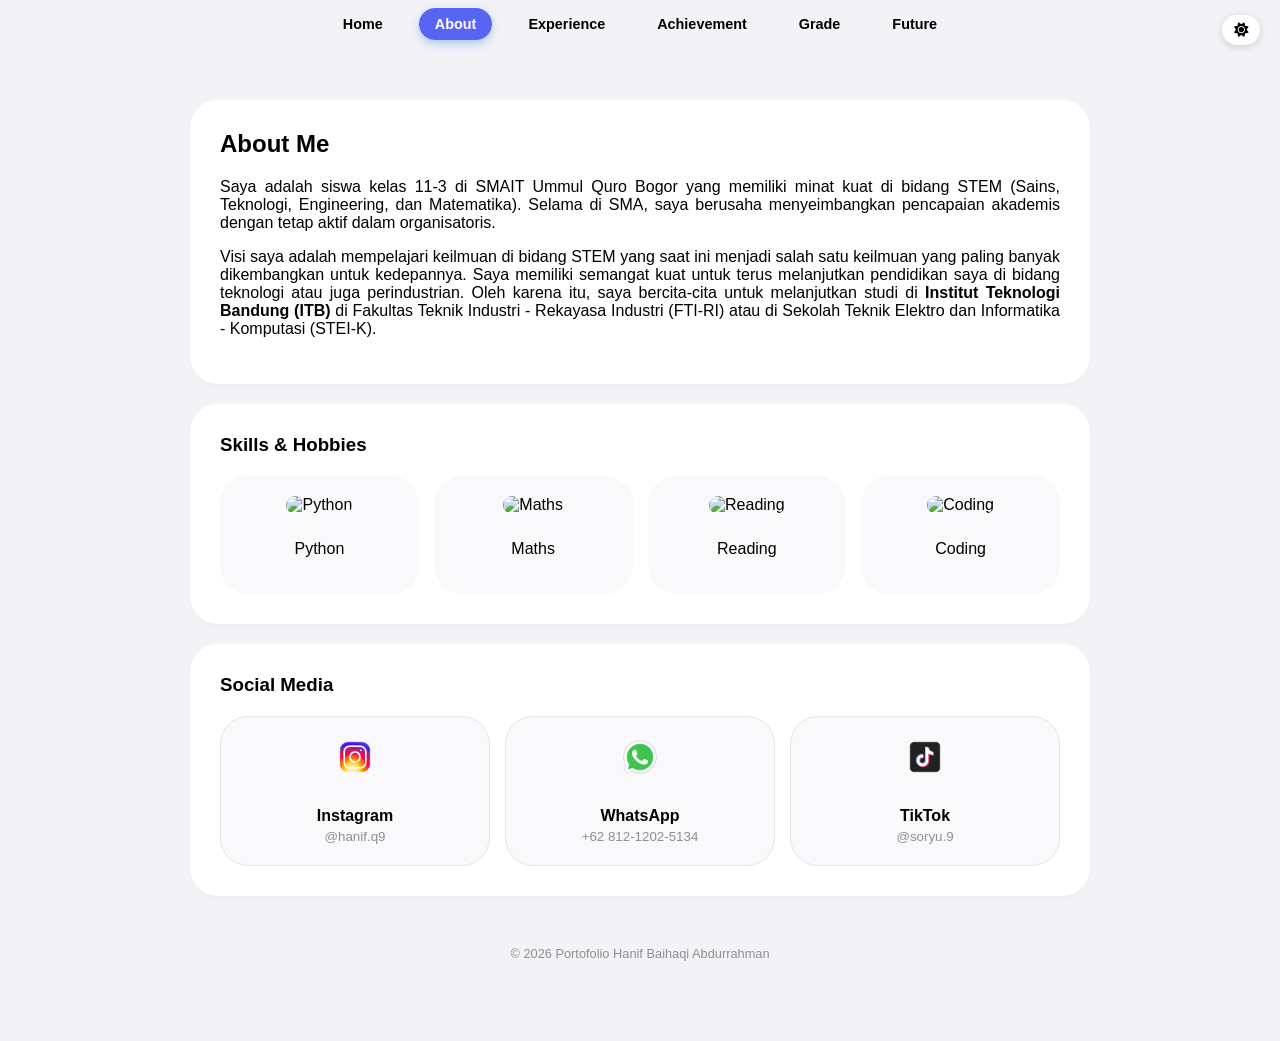
==== commit 2e5ce128: "path edit" ====
--- a/about.html
+++ b/about.html
@@ -54,7 +54,7 @@
                 
                 <a href="https://www.instagram.com/hanif.q9/" target="_blank" style="text-decoration: none; color: inherit;">
                     <div class="icon-box-btn" style="border: 1px solid #e5e5ea;">
-                        <img src="icon-instagram.png" alt="Instagram Icon">
+                        <img src="assets/images/icon-instagram.png" alt="Instagram Icon">
                         <p style="font-weight: 600; margin-bottom: 2px;">Instagram</p>
                         <small style="color: var(--one-ui-secondary);">@hanif.q9</small>
                     </div>
@@ -62,7 +62,7 @@
 
                 <a href="https://wa.me/6281212025134" target="_blank" style="text-decoration: none; color: inherit;">
                     <div class="icon-box-btn" style="border: 1px solid #e5e5ea;">
-                        <img src="icon-whatsapp.png" alt="WhatsApp Icon">
+                        <img src="assets/images/icon-whatsapp.png" alt="WhatsApp Icon">
                         <p style="font-weight: 600; margin-bottom: 2px;">WhatsApp</p>
                         <small style="color: var(--one-ui-secondary);">+62 812-1202-5134</small>
                     </div>
@@ -70,7 +70,7 @@
 
                 <a href="https://www.tiktok.com/@soryu.9" target="_blank" style="text-decoration: none; color: inherit;">
                     <div class="icon-box-btn" style="border: 1px solid #e5e5ea;">
-                        <img src="icon-tiktok.png" alt="TikTok Icon">
+                        <img src="assets/images/icon-tiktok.png" alt="TikTok Icon">
                         <p style="font-weight: 600; margin-bottom: 2px;">TikTok</p>
                         <small style="color: var(--one-ui-secondary);">@soryu.9</small>
                     </div>
--- a/style.css
+++ b/style.css
@@ -2,7 +2,7 @@
     /* Variabel warna utama untuk Light Mode */
     --one-ui-bg: #f2f2f7;
     --one-ui-card: #ffffff;
-    --one-ui-primary: #0373f3;
+    --one-ui-primary: #5865F2;
     --one-ui-text: #000000;
     --one-ui-secondary: #8e8e93;
     --icon-box-bg: #f9f9fb;
--- a/style-mobile.css
+++ b/style-mobile.css
@@ -59,4 +59,22 @@
 
 .navbar li {
     flex-shrink: 0;
+}
+
+.theme-toggle {
+    position: fixed;
+    top: 50px;
+    right: 20px;
+    z-index: 1001;
+    background: var(--one-ui-card);
+    border: none;
+    border-radius: 20px;
+    padding: 8px 12px;
+    cursor: pointer;
+    font-size: 1.1rem;
+    box-shadow: 0 2px 8px rgba(0, 0, 0, 0.15);
+    display: flex;
+    align-items: center;
+    gap: 6px;
+    transition: transform 0.2s ease, background-color 0.3s ease;
 }
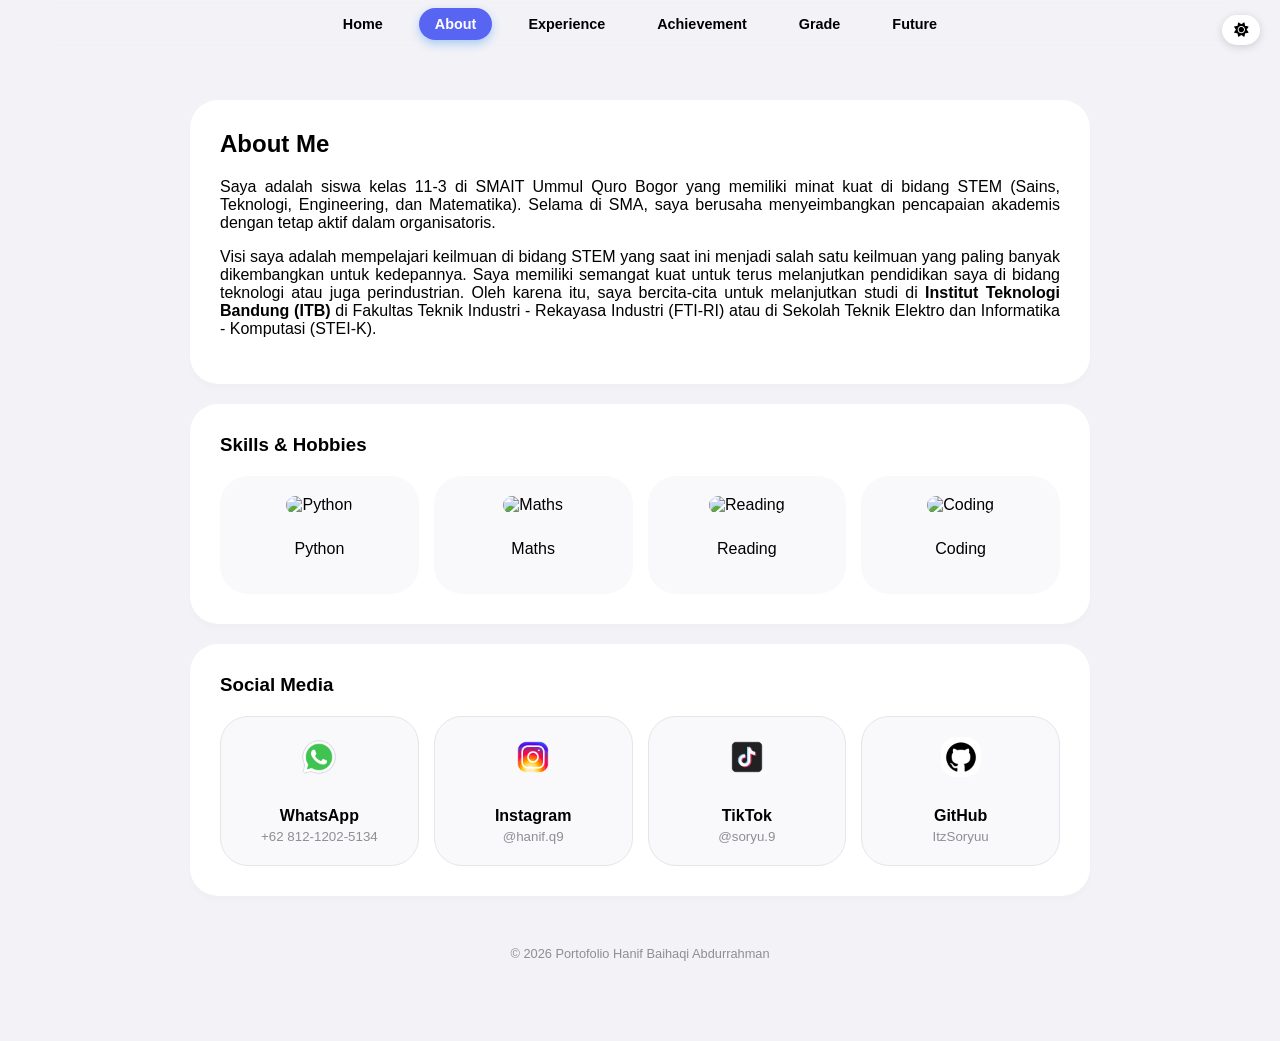
==== commit f815c2ed: "penambahan icon, efisiensi size img" ====
--- a/about.html
+++ b/about.html
@@ -4,8 +4,9 @@
     <meta charset="UTF-8">
     <meta name="viewport" content="width=device-width, initial-scale=1.0">
     <title>About - Portfolio</title>
-    <link rel="stylesheet" href="style.css">
-    <link rel="stylesheet" href="style-mobile.css" media="(max-width: 600px)">
+    <link rel="icon" type="image/x-icon" href="assets/images/logo-akarkata.ico">
+    <link rel="stylesheet" href="assets/css/style.css">
+    <link rel="stylesheet" href="assets/css/style-mobile.css" media="(max-width: 600px)">
     <link rel="stylesheet" href="https://cdnjs.cloudflare.com/ajax/libs/font-awesome/6.4.0/css/all.min.css">
     <meta name="theme-color" content="#f2f2f7">
     <meta name="mobile-web-app-capable" content="yes">
@@ -52,19 +53,19 @@
             <h3>Social Media</h3>
             <div class="grid-container">
                 
+                <a href="https://wa.me/6281212025134" target="_blank" style="text-decoration: none; color: inherit;">
+                    <div class="icon-box-btn" style="border: 1px solid #e5e5ea;">
+                        <img src="assets/images/icon-whatsapp.png" alt="WhatsApp Icon">
+                        <p style="font-weight: 600; margin-bottom: 2px;">WhatsApp</p>
+                        <small style="color: var(--one-ui-secondary);">+62 812-1202-5134</small>
+                    </div>
+                </a>
+                
                 <a href="https://www.instagram.com/hanif.q9/" target="_blank" style="text-decoration: none; color: inherit;">
                     <div class="icon-box-btn" style="border: 1px solid #e5e5ea;">
                         <img src="assets/images/icon-instagram.png" alt="Instagram Icon">
                         <p style="font-weight: 600; margin-bottom: 2px;">Instagram</p>
                         <small style="color: var(--one-ui-secondary);">@hanif.q9</small>
-                    </div>
-                </a>
-
-                <a href="https://wa.me/6281212025134" target="_blank" style="text-decoration: none; color: inherit;">
-                    <div class="icon-box-btn" style="border: 1px solid #e5e5ea;">
-                        <img src="assets/images/icon-whatsapp.png" alt="WhatsApp Icon">
-                        <p style="font-weight: 600; margin-bottom: 2px;">WhatsApp</p>
-                        <small style="color: var(--one-ui-secondary);">+62 812-1202-5134</small>
                     </div>
                 </a>
 
@@ -76,6 +77,14 @@
                     </div>
                 </a>
 
+                <a href="https://github.com/ItzSoryuu" target="_blank" style="text-decoration: none; color: inherit;">
+                    <div class="icon-box-btn" style="border: 1px solid #e5e5ea;">
+                        <img src="assets/images/icon-github.png" alt="GitHub Icon">
+                        <p style="font-weight: 600; margin-bottom: 2px;">GitHub</p>
+                        <small style="color: var(--one-ui-secondary);">ItzSoryuu</small>
+                    </div>
+                </a>
+
             </div>
         </div>
     </div>
@@ -84,6 +93,6 @@
         &copy; 2026 Portofolio Hanif Baihaqi Abdurrahman
     </footer>
 
-    <script src="script.js"></script>
+    <script src="assets/js/script.js"></script>
 </body>
 </html>
--- a/assets/css/style.css
+++ b/assets/css/style.css
@@ -0,0 +1,361 @@
+:root {
+    /* Variabel warna utama untuk Light Mode */
+    --one-ui-bg: #f2f2f7;
+    --one-ui-card: #ffffff;
+    --one-ui-primary: #5865F2;
+    --one-ui-text: #000000;
+    --one-ui-secondary: #8e8e93;
+    --icon-box-bg: #f9f9fb;
+    --radius: 28px; /*Style One UI Samsung*/
+}
+
+/* Override warna untuk Night / Discord Mode */
+.night-mode {
+    --one-ui-bg: #36393f;
+    --one-ui-card: #2f3136;
+    --one-ui-primary: #5865F2;
+    --one-ui-text: #dcddde;
+    --one-ui-secondary: #b9bbbe;
+    --icon-box-bg: #40444b;
+    background-color: var(--one-ui-bg);
+    color: var(--one-ui-text);
+}
+
+/* Transparansi Navbar pada Mode Malam */
+.night-mode .navbar {
+    background: rgba(54, 57, 63, 0.85);
+}
+
+/* Hover link navbar pada Mode Malam */
+.night-mode .navbar a:hover {
+    background: rgba(255, 255, 255, 0.1);
+}
+
+.night-mode .navbar a.active {
+    background: var(--one-ui-primary);
+    color: white;
+    box-shadow: 0 4px 10px rgba(3, 115, 243, 0.3);
+}
+
+/* Tombol sekunder pada Mode Malam */
+.night-mode .btn-secondary {
+    background: #4f545c;
+    color: #dcddde;
+}
+
+.night-mode .icon-box {
+    background: var(--icon-box-bg);
+    border: 1px solid #4f545c !important;
+}
+
+.night-mode .icon-box-btn {
+    background: var(--icon-box-bg);
+    border: 1px solid #4f545c !important;
+}
+
+.night-mode .status-badge {
+    background: #4f545c;
+    color: #b9bbbe;
+}
+
+/* Badge judul kecil */
+.night-mode .badge-title {
+    background: #5865F2;
+}
+
+/* Penyesuaian gambar laporan/sertifikat agar tetap kontras */
+.night-mode .report-item img {
+    border-color: #4f545c !important;
+    background: #ffffff !important;
+}
+
+.night-mode .report-item:has(img) {
+    background: transparent !important;
+}
+
+.night-mode .report-item:not(:has(img)) {
+    background: #40444b !important;
+    color: #dcddde !important;
+}
+
+/* Penyesuaian background khusus untuk elemen yang menggunakan inline style biru muda */
+.night-mode .card[style*="background: #f8f9ff"],
+.night-mode [style*="background: #f8f9ff"].card {
+    background: #2f3136 !important;
+}
+
+/* List kustom pada Mode Malam */
+.night-mode ul.custom-list li {
+    color: #dcddde;
+}
+
+/* Penyesuaian warna teks heading agar lebih terang di Mode Malam */
+.night-mode h1, 
+.night-mode h2, 
+.night-mode h3, 
+.night-mode h4 {
+    color: #ffffff;
+}
+
+/* Warna teks paragraf di Mode Malam */
+.night-mode .card p,
+.night-mode p {
+    color: #dcddde !important;
+}
+
+.night-mode .icon-box p,
+.night-mode .icon-box-btn p {
+    color: #dcddde;
+}
+
+.night-mode small {
+    color: #b9bbbe;
+}
+
+/* Desain Tombol Floating untuk Ganti Tema */
+.theme-toggle {
+    position: fixed;
+    top: 15px;
+    right: 20px;
+    z-index: 1001;
+    background: var(--one-ui-card);
+    border: none;
+    border-radius: 20px;
+    padding: 8px 12px;
+    cursor: pointer;
+    font-size: 1.1rem;
+    box-shadow: 0 2px 8px rgba(0, 0, 0, 0.15);
+    display: flex;
+    align-items: center;
+    gap: 6px;
+    transition: transform 0.2s ease, background-color 0.3s ease;
+}
+
+/* Efek tekan dan hover pada tombol tema */
+.theme-toggle:hover {
+    transform: scale(1.05);
+}
+
+.theme-toggle:active {
+    transform: scale(0.95);
+}
+
+.night-mode .theme-toggle {
+    background: #4f545c;
+}
+
+.theme-toggle .icon-sun,
+.theme-toggle .icon-moon {
+    font-size: 0.9rem;
+}
+
+/* Logika penggantian icon (Matahari/Bulan) */
+.theme-toggle .icon-sun {
+    display: inline;
+}
+.theme-toggle .icon-moon {
+    display: none;
+}
+.night-mode .theme-toggle .icon-sun {
+    display: none;
+}
+.night-mode .theme-toggle .icon-moon {
+    display: inline;
+}
+
+/* Pengaturan scroll halus untuk anchor links */
+html {
+    scroll-behavior: smooth;
+}
+
+/* Pengaturan dasar body (Font dan Jarak) */
+body {
+    font-family: 'Segoe UI', Roboto, Helvetica, Arial, sans-serif;
+    background-color: var(--one-ui-bg);
+    color: var(--one-ui-text);
+    margin: 0;
+    padding-bottom: 50px;
+    overflow-x: hidden;
+    width: 100%;
+}
+
+/* Menyembunyikan scrollbar utama agar tampilan lebih clean */
+body::-webkit-scrollbar {
+    display: none;
+}
+
+/* Pengaturan interaksi global (Mencegah highlight biru di mobile) */
+* {
+    -webkit-tap-highlight-color: transparent;
+    user-select: none;
+}
+
+/* Navigasi atas dengan efek blur (Glassmorphism) */
+.navbar {
+    background: rgba(242, 242, 247, 0.8);
+    backdrop-filter: blur(20px);
+    position: fixed;
+    top: 0;
+    width: 100%;
+    z-index: 1000;
+    padding: 15px 0;
+}
+
+/* List di dalam navbar */
+.navbar ul {
+    list-style: none;
+    display: flex;
+    justify-content: center;
+    gap: 20px;
+    margin: 0;
+    padding: 0;
+}
+
+/* Link di dalam navbar */
+.navbar a {
+    text-decoration: none;
+    color: var(--one-ui-text);
+    font-weight: 600;
+    font-size: 0.9rem;
+    padding: 8px 16px;
+    border-radius: 20px;
+    transition: 0.3s;
+}
+
+/* Efek hover pada menu navbar */
+.navbar a:hover {
+    background: rgba(0, 0, 0, 0.05);
+}
+
+/* Highlight untuk halaman yang sedang aktif di Navbar */
+.navbar a.active {
+    background: var(--one-ui-primary);
+    color: white;
+    box-shadow: 0 4px 10px rgba(3, 115, 243, 0.3);
+}
+
+/* Pembungkus konten utama */
+.container {
+    max-width: 900px;
+    margin: 100px auto 20px auto;
+    padding: 0 20px;
+}
+
+/* Desain kartu (Card) ala One UI */
+.card {
+    background: var(--one-ui-card);
+    border-radius: var(--radius);
+    padding: 30px;
+    margin-bottom: 20px;
+    box-shadow: 0 4px 6px rgba(0,0,0,0.02);
+}
+
+h1, h2, h3 {
+    font-weight: 700;
+    margin-top: 0;
+}
+
+/* Foto profil bulat */
+.profile-img {
+    width: 150px;
+    height: 150px;
+    border-radius: 50%;
+    object-fit: cover;
+    margin-bottom: 20px;
+}
+
+/* Sistem grid otomatis untuk bagian Skill & Hobi */
+.grid-container {
+    display: grid;
+    grid-template-columns: repeat(auto-fit, minmax(100px, 1fr));
+    gap: 15px;
+    margin-top: 20px;
+}
+
+/* Kotak ikon skill */
+.icon-box {
+    background: var(--icon-box-bg);
+    padding: 20px;
+    border-radius: var(--radius);
+    text-align: center;
+    transition: transform 0.2s;
+}
+
+.icon-box:hover {
+    transform: scale(1.05);
+}
+
+.icon-box img {
+    width: 40px;
+    height: 40px;
+    margin-bottom: 10px;
+}
+
+/* Kotak yang berfungsi sebagai tombol (Social Media) */
+.icon-box-btn {
+    background: var(--icon-box-bg);
+    padding: 20px;
+    border-radius: var(--radius);
+    text-align: center;
+    transition: transform 0.2s, box-shadow 0.15s ease-in-out;
+}   
+
+.icon-box-btn img {
+    width: 40px;
+    height: 40px;
+    margin-bottom: 10px;
+}
+
+/* Pembungkus kumpulan tombol */
+.btn-group {
+    display: flex;
+    flex-wrap: wrap;
+    gap: 10px;
+}
+
+/* Desain Tombol Standar */
+.btn {
+    background: var(--one-ui-primary);
+    color: white;
+    padding: 12px 24px;
+    border-radius: 25px;
+    text-decoration: none;
+    font-weight: 600;
+    display: inline-block;
+    border: none;
+    transition: transform 0.2s ease, box-shadow 0.2s ease;
+}
+.btn:hover, .icon-box-btn:hover {
+    transform: scale(1.05);
+    box-shadow: 0 6px 16px rgba(3, 115, 243, 0.3);
+}
+.btn:active, .icon-box-btn:active, .doc-item:active {
+    transform: scale(0.95);
+    transition: transform 0.1s;
+}
+
+/* Tombol dengan warna abu-abu */
+.btn-secondary {
+    background: #e5e5ea;
+    color: #000;
+}
+
+/* List kustom dengan jarak antar item */
+ul.custom-list {
+    padding-left: 20px;
+}
+ul.custom-list li {
+    margin-bottom: 10px;
+    color: #3a3a3c;
+}
+
+/* Mengizinkan teks penting (kontak/isi) tetap bisa di-copy/pilih */
+.card p, .card h1, .card h2, .card h3 {
+    user-select: text;
+}
+
+img {
+    max-width: 100%;
+    height: auto;
+    border-radius: 15px;
+}
--- a/assets/css/style-mobile.css
+++ b/assets/css/style-mobile.css
@@ -0,0 +1,89 @@
+/* --- PENGATURAN KHUSUS MOBILE --- */
+html, body {
+    max-width: 100%;
+    overflow-x: hidden;
+    position: relative;
+}
+
+* {
+    box-sizing: border-box;
+}
+
+.container {
+    margin-top: 80px; 
+    padding: 0 15px;
+    width: 100%;
+    overflow-x: hidden;
+}
+
+/* Grid otomatis yang lebih pas untuk HP */
+.grid-container {
+    display: grid;
+    grid-template-columns: repeat(auto-fit, minmax(140px, 1fr));
+    gap: 15px;
+    margin-top: 20px;
+}
+
+.doc-grid {
+    grid-template-columns: repeat(2, 1fr) !important;
+    gap: 8px;
+}
+
+.icon-box {
+    grid-column: span 1 !important; 
+    width: 100% !important;
+    text-align: center;
+}
+
+.report-grid {
+    grid-template-columns: repeat(2, 1fr); 
+}
+
+.hero h1 {
+    font-size: 1.8rem;
+}
+
+/* Navbar Scroll Horizontal */
+.navbar {
+    padding: 2px 0; /* Mengurangi padding luar agar tinggi navbar tetap proporsional */
+}
+
+.navbar ul {
+    display: flex; /* Tambahkan ini agar li berjejer horizontal */
+    align-items: center;
+    justify-content: flex-start;
+    padding: 12px 20px;
+    overflow-x: auto;
+    white-space: nowrap;
+    scrollbar-width: none;
+    -webkit-overflow-scrolling: touch;
+}
+
+.navbar ul::-webkit-scrollbar {
+    display: none;
+}
+
+.navbar li {
+    flex-shrink: 0;
+}
+
+.theme-toggle {
+    position: fixed;
+    top: 50px;
+    right: 20px;
+    width: 48px;
+    height: 40px;
+    z-index: 1001;
+    background: var(--one-ui-card);
+    border: none;
+    border-radius: 40px;
+    padding: 12px 20px;
+    cursor: pointer;
+    font-size: 1.1rem;
+    box-shadow: 0 2px 8px rgba(0, 0, 0, 0.15);
+    display: flex;
+    align-items: center;
+    gap: 6px;
+    transition: transform 0.2s ease, background-color 0.3s ease;
+    justify-content: center;
+}
